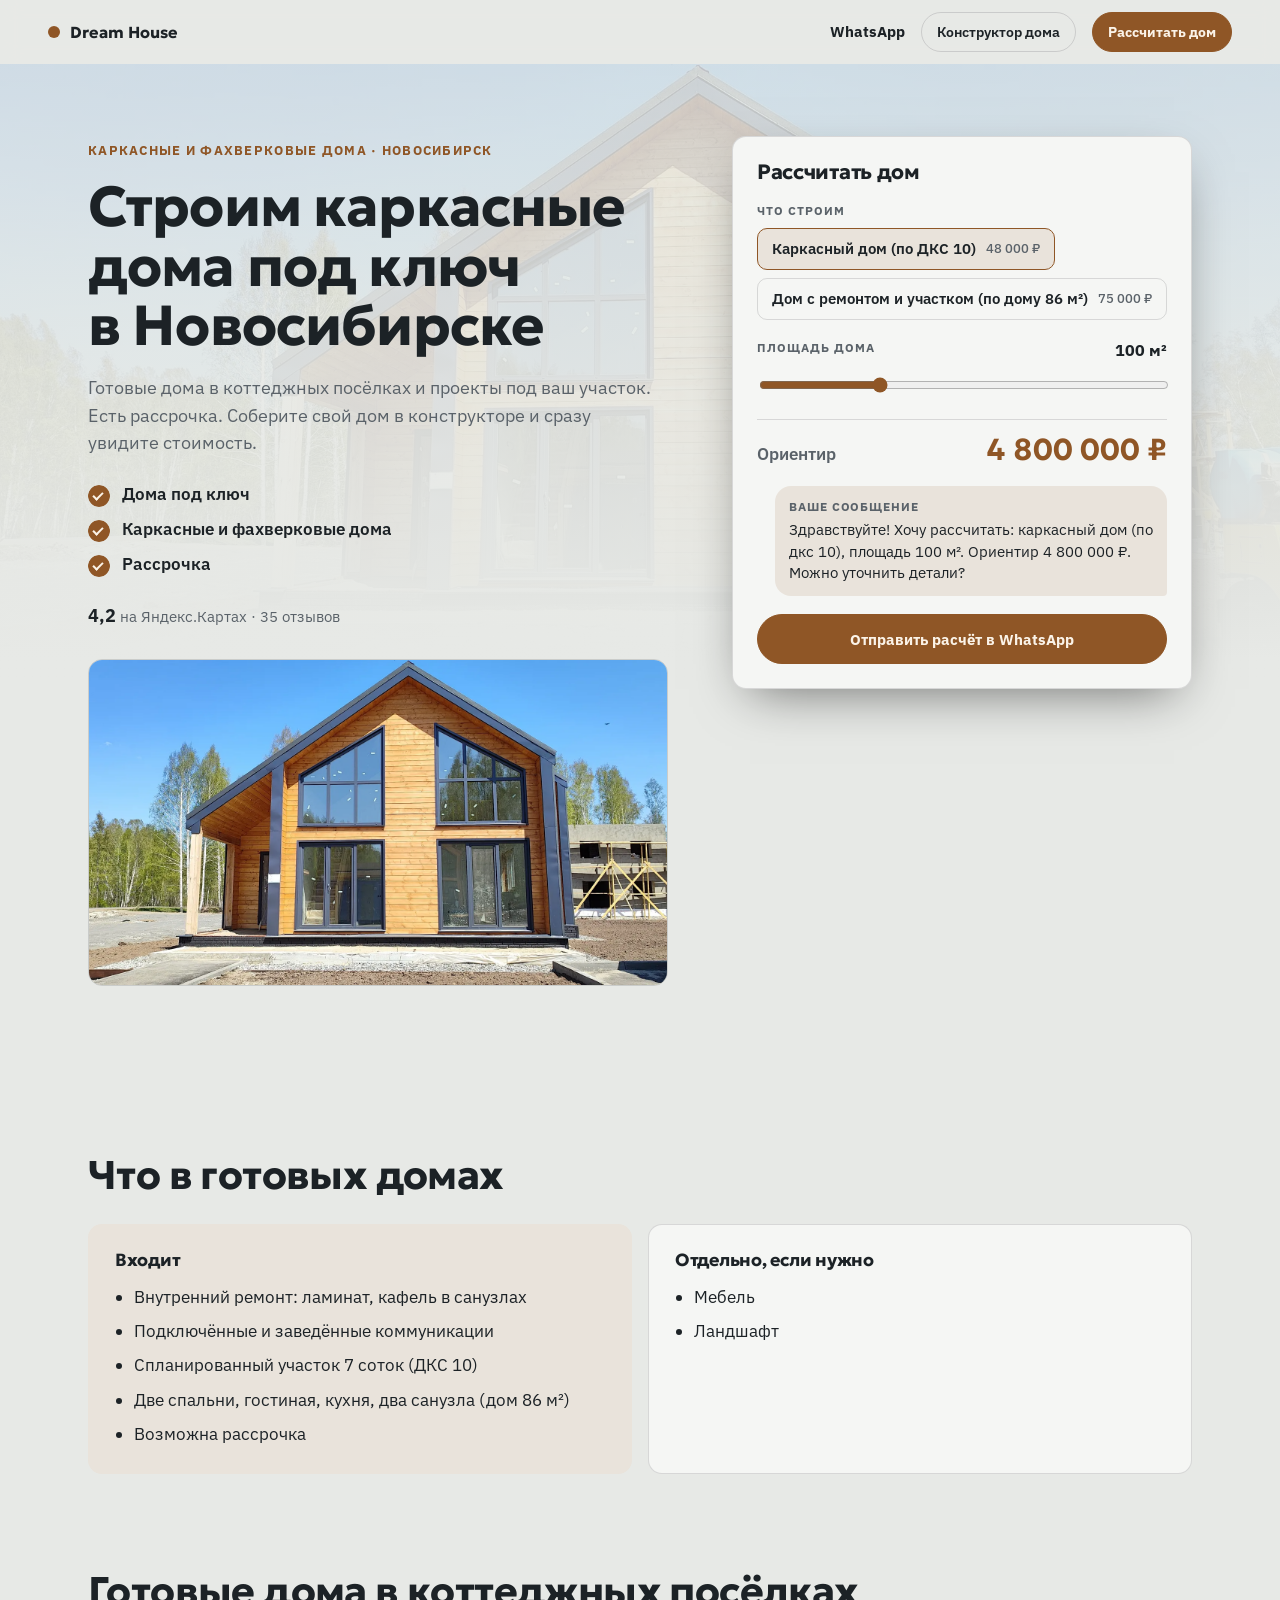
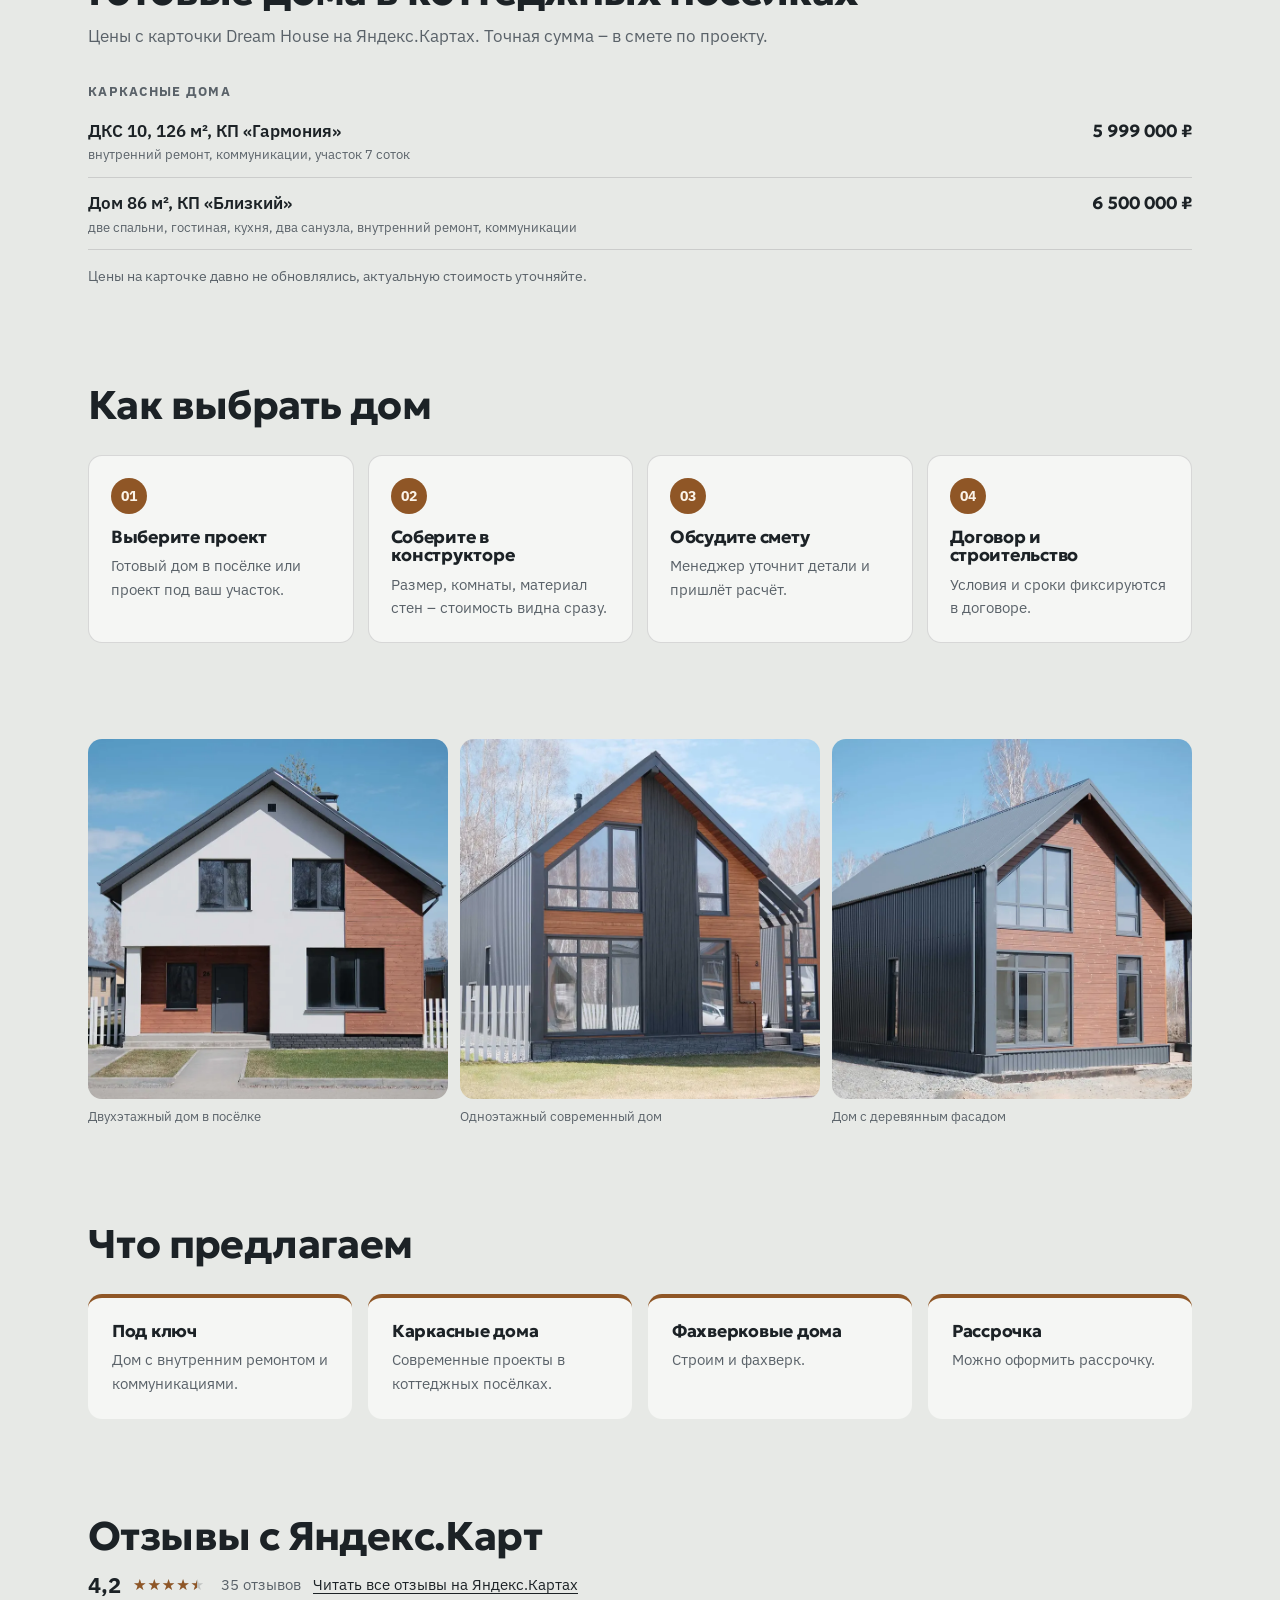
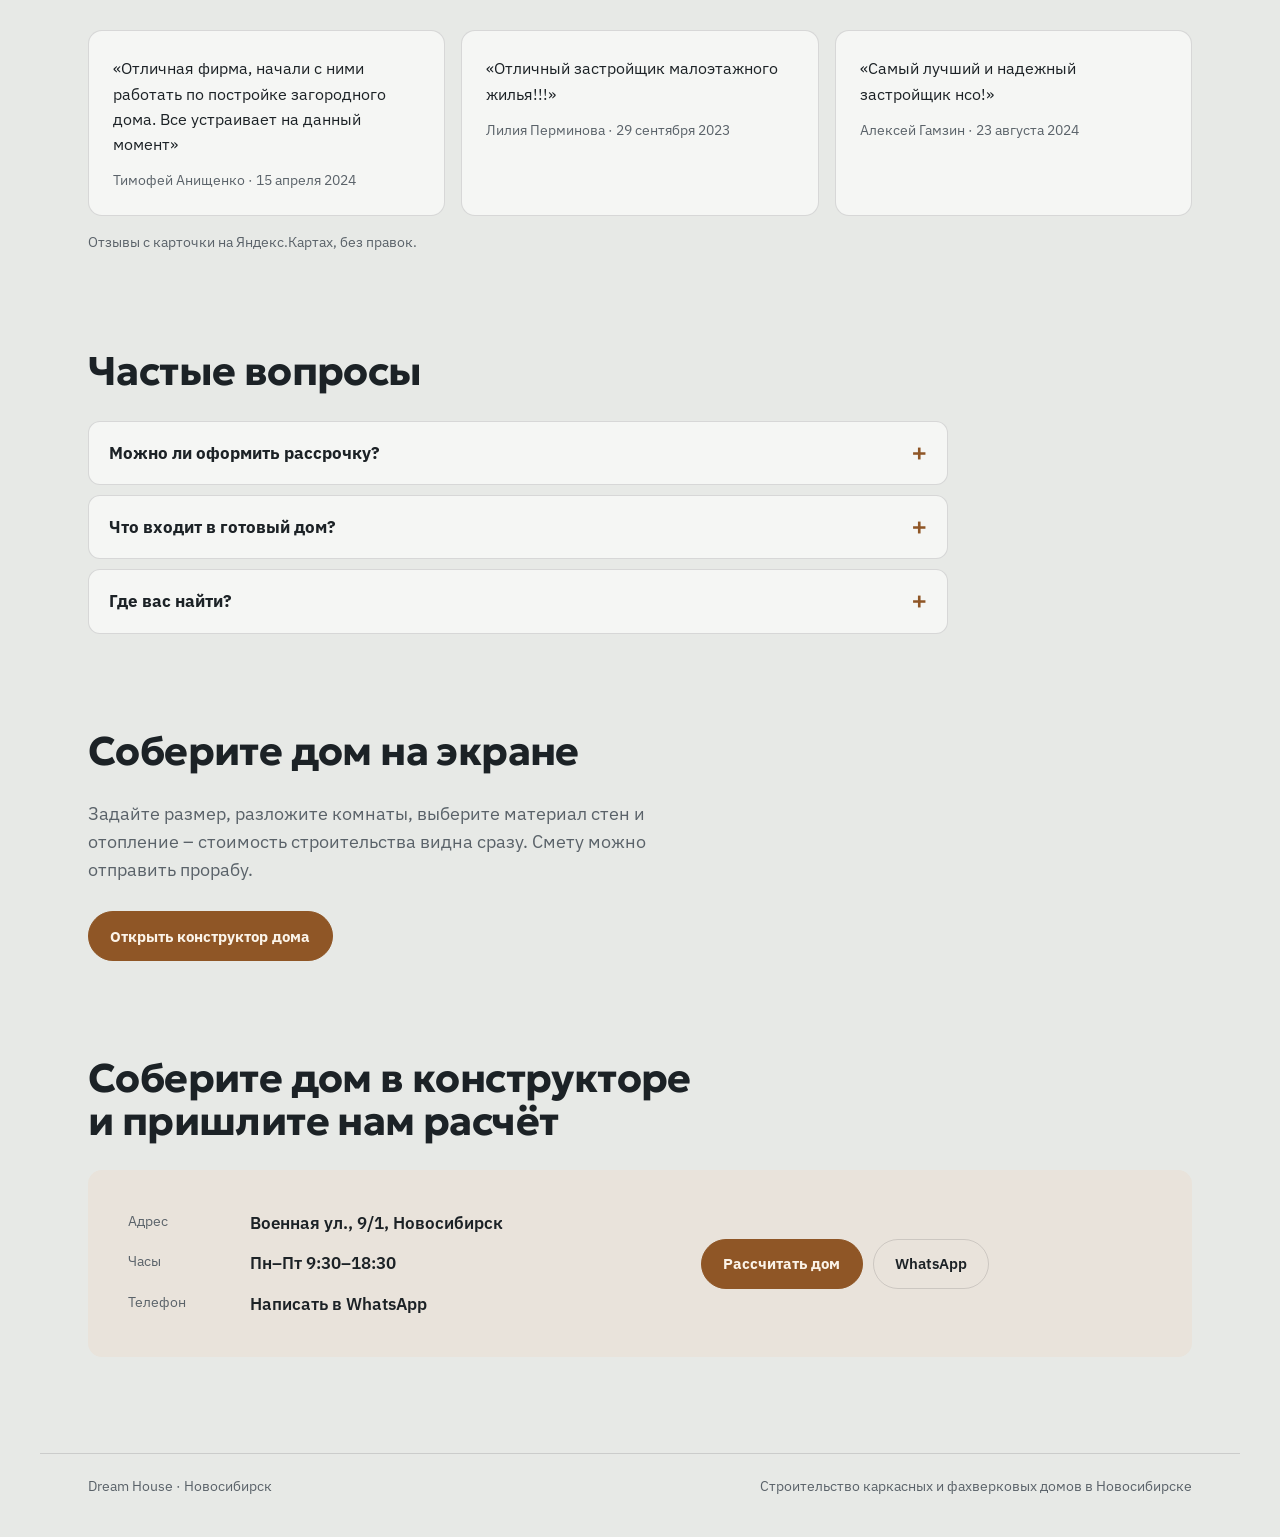
==== index.html @ ebf29ac1 "Демо Dream House: каркасные дома, конструктор дома" ====
<!doctype html>
<html lang="ru">
<head>
<meta charset="utf-8">
<meta name="robots" content="noindex, nofollow" data-publish>
<meta name="viewport" content="width=device-width, initial-scale=1, viewport-fit=cover">
<title>Dream House · Строительство каркасных домов и коттеджей</title>
<meta name="description" content="Готовые дома в коттеджных посёлках и проекты под ваш участок. Есть рассрочка. Соберите свой дом в конструкторе и сразу увидите стоимость.">
<meta property="og:type" content="website">
<meta property="og:title" content="Строим каркасные дома под ключ в Новосибирске">
<meta property="og:description" content="Готовые дома в коттеджных посёлках и проекты под ваш участок. Есть рассрочка. Соберите свой дом в конструкторе и сразу увидите стоимость.">
<meta property="og:image" content="assets/hero.webp">
<link rel="preload" as="image" href="assets/hero.webp" fetchpriority="high">
<link rel="icon" href="data:image/svg+xml,%3Csvg xmlns=%27http://www.w3.org/2000/svg%27 viewBox=%270 0 32 32%27%3E%3Crect x=%276%27 y=%276%27 width=%2720%27 height=%2720%27 rx=%275%27 fill=%27%238f5626%27/%3E%3C/svg%3E">
<link rel="preconnect" href="https://fonts.googleapis.com">
<link rel="preconnect" href="https://fonts.gstatic.com" crossorigin>
<link href="https://fonts.googleapis.com/css2?family=Geologica:wght@600;700&family=IBM+Plex+Sans:wght@400;500;600&display=swap" rel="stylesheet">
<style>
:root { --c-canvas: #e7e9e6; --c-surface: #f5f6f4; --c-ink: #1c2226; --c-ink-soft: #5a6269; --c-accent: #8f5626; --c-accent-ink: #fbf3e8; --c-accent-deep: #8f5626; --f-display: "Geologica", "Arial", system-ui, sans-serif; --f-text: "IBM Plex Sans", "Segoe UI", system-ui, sans-serif; --h1k: 1; }
</style>
<link rel="stylesheet" href="style-prod.css">
</head>
<body class="s-prod" id="top" data-wa="79913773388" data-tg="" data-max="">
<header class="s-bar" data-s-bar>
  <a class="s-bar__brand" href="#top"><i aria-hidden="true"></i>Dream House</a>
  <div class="s-bar__right">
    <a class="s-bar__tel" data-s-msg="whatsapp" href="#">WhatsApp</a>
    <a class="s-btn s-btn--ghost s-btn--sm" href="kalkulyator.html">Конструктор дома</a>
    <a class="s-btn s-btn--sm" href="#widget">Рассчитать дом</a>
  </div>
</header>
<main>
  <section class="s-hero">
    <div class="s-hero__text">
      <p class="s-eyebrow">Каркасные и фахверковые дома · Новосибирск</p>
      <h1>Строим каркасные дома под ключ в Новосибирске</h1>
      <p class="s-lead">Готовые дома в коттеджных посёлках и проекты под ваш участок. Есть рассрочка. Соберите свой дом в конструкторе и сразу увидите стоимость.</p>
      <ul class="s-ticks"><li>Дома под ключ</li><li>Каркасные и фахверковые дома</li><li>Рассрочка</li></ul>
      <p class="s-rating"><b>4,2</b> на Яндекс.Картах · 35 отзывов</p>
      <figure class="s-hero__photo"><img class="" src="assets/hero.webp" alt="Современный каркасный дом с деревянным фасадом и панорамными окнами" loading="lazy" decoding="async"></figure>
    </div>
    <div class="s-hero__widget" id="widget"><form class="s-widget" data-s-calc data-base="0" data-min="0" data-min-note="минимальный заказ" data-per="{&quot;kind&quot;:&quot;area&quot;}" data-message="Здравствуйте! Хочу рассчитать: {выбор}. Ориентир {итого}. Можно уточнить детали?" onsubmit="return false">
      <h2 class="s-widget__title">Рассчитать дом</h2>
      <fieldset><legend>Что строим</legend><div class="s-chips"><label class="s-chip"><input type="radio" name="kind" value="0" data-label="Каркасный дом (по ДКС 10)" data-price="48000" checked><span>Каркасный дом (по ДКС 10)</span><small class="s-chip__p">48 000 ₽</small></label><label class="s-chip"><input type="radio" name="kind" value="1" data-label="Дом с ремонтом и участком (по дому 86 м²)" data-price="75000"><span>Дом с ремонтом и участком (по дому 86 м²)</span><small class="s-chip__p">75 000 ₽</small></label></div></fieldset>
      <div class="s-range"><label for="f-area"><span>Площадь дома</span><b><output data-s-out="area">100</output> м²</b></label>
      <input id="f-area" type="range" name="area" min="60" max="200" step="2" value="100" data-price="0" data-label="Площадь" data-unit="м²"></div>
      <p class="s-total"><span>Ориентир</span><b data-s-total>–</b></p>
      <div class="s-bubble" aria-live="polite"><span class="s-bubble__label">Ваше сообщение</span><p data-s-bubble></p></div>
      <div class="s-send">
        <a class="s-btn s-btn--wide" data-s-msg="whatsapp" href="#">Отправить расчёт в WhatsApp</a>
        
      </div>
      <p class="s-send__note" data-s-copied hidden>Текст скопирован – вставьте его в чат.</p>
      
    </form></div>
    <figure class="s-hero__bg" aria-hidden="true"><img class="" src="assets/hero.webp" alt="Современный каркасный дом с деревянным фасадом и панорамными окнами" decoding="async" fetchpriority="high"></figure>
  </section>

  <section class="s-section s-reveal">
    <header class="s-section__head"><h2>Что в готовых домах</h2></header>
    <div class="s-incl">
      <div><h3>Входит</h3><ul><li>Внутренний ремонт: ламинат, кафель в санузлах</li><li>Подключённые и заведённые коммуникации</li><li>Спланированный участок 7 соток (ДКС 10)</li><li>Две спальни, гостиная, кухня, два санузла (дом 86 м²)</li><li>Возможна рассрочка</li></ul></div>
      <div><h3>Отдельно, если нужно</h3><ul><li>Мебель</li><li>Ландшафт</li></ul></div>
    </div>
  </section>

  <section class="s-section s-reveal" id="prices">
    <header class="s-section__head"><h2>Готовые дома в коттеджных посёлках</h2><p>Цены с карточки Dream House на Яндекс.Картах. Точная сумма – в смете по проекту.</p></header>
    <div class="s-board"><div class="s-board__group">
      <h3 class="s-board__title">Каркасные дома</h3>
      <ul class="s-board__list">
        <li class="s-board__row"><span class="s-board__name">ДКС 10, 126 м², КП «Гармония»<em>внутренний ремонт, коммуникации, участок 7 соток</em></span><span class="s-board__dots" aria-hidden="true"></span><span class="s-board__price">5 999 000 ₽</span></li>
        <li class="s-board__row"><span class="s-board__name">Дом 86 м², КП «Близкий»<em>две спальни, гостиная, кухня, два санузла, внутренний ремонт, коммуникации</em></span><span class="s-board__dots" aria-hidden="true"></span><span class="s-board__price">6 500 000 ₽</span></li>
      </ul>
    </div></div>
    <p class="s-note">Цены на карточке давно не обновлялись, актуальную стоимость уточняйте.</p>
  </section>

  <section class="s-section s-reveal">
    <header class="s-section__head"><h2>Как выбрать дом</h2></header>
    <ol class="s-steps">
      <li class="s-steps__item"><span class="s-steps__n">01</span><h3>Выберите проект</h3><p>Готовый дом в посёлке или проект под ваш участок.</p></li>
      <li class="s-steps__item"><span class="s-steps__n">02</span><h3>Соберите в конструкторе</h3><p>Размер, комнаты, материал стен – стоимость видна сразу.</p></li>
      <li class="s-steps__item"><span class="s-steps__n">03</span><h3>Обсудите смету</h3><p>Менеджер уточнит детали и пришлёт расчёт.</p></li>
      <li class="s-steps__item"><span class="s-steps__n">04</span><h3>Договор и строительство</h3><p>Условия и сроки фиксируются в договоре.</p></li>
    </ol>
  </section>

  <section class="s-photos s-reveal" aria-label="Фото"><figure><img class="" src="assets/dom-1.webp" alt="Двухэтажный дом с кирпичным и белым фасадом" loading="lazy" decoding="async"><figcaption>Двухэтажный дом в посёлке</figcaption></figure><figure><img class="" src="assets/dom-2.webp" alt="Одноэтажный дом с плоской кровлей и большими окнами" loading="lazy" decoding="async"><figcaption>Одноэтажный современный дом</figcaption></figure><figure><img class="" src="assets/dom-3.webp" alt="Дом с двускатной крышей, деревом и тёмным сайдингом" loading="lazy" decoding="async"><figcaption>Дом с деревянным фасадом</figcaption></figure></section>

  <section class="s-section s-reveal">
    <header class="s-section__head"><h2>Что предлагаем</h2></header>
    <ul class="s-promises">
      <li><h3>Под ключ</h3><p>Дом с внутренним ремонтом и коммуникациями.</p></li>
      <li><h3>Каркасные дома</h3><p>Современные проекты в коттеджных посёлках.</p></li>
      <li><h3>Фахверковые дома</h3><p>Строим и фахверк.</p></li>
      <li><h3>Рассрочка</h3><p>Можно оформить рассрочку.</p></li>
    </ul>
  </section>

  <section class="s-section s-reveal">
    <header class="s-section__head s-section__head--reviews"><h2>Отзывы с Яндекс.Карт</h2><p class="s-reviews__rating"><span class="s-reviews__num">4,2</span><span class="s-reviews__stars" style="--r: 4.2" aria-label="рейтинг 4,2 из 5"></span><span class="s-reviews__count">35 отзывов</span><a class="s-reviews__all" href="https://yandex.ru/maps/org/dream_house/124275517952/" target="_blank" rel="noopener">Читать все отзывы на Яндекс.Картах</a></p></header>
    <ul class="s-reviews">
      <li><blockquote>«Отличная фирма, начали с ними работать по постройке загородного дома. Все устраивает на данный момент»</blockquote><p class="s-reviews__who">Тимофей Анищенко · 15 апреля 2024</p></li>
      <li><blockquote>«Отличный застройщик малоэтажного жилья!!!»</blockquote><p class="s-reviews__who">Лилия Перминова · 29 сентября 2023</p></li>
      <li><blockquote>«Самый лучший и надежный застройщик нсо!»</blockquote><p class="s-reviews__who">Алексей Гамзин · 23 августа 2024</p></li>
    </ul>
    <p class="s-note">Отзывы с карточки на Яндекс.Картах, без правок.</p>
  </section>

  <section class="s-section s-reveal">
    <header class="s-section__head"><h2>Частые вопросы</h2></header>
    <div class="s-faq"><details><summary>Можно ли оформить рассрочку?</summary><p>Да, на карточке компании указана рассрочка. Условия уточняйте у менеджера.</p></details><details><summary>Что входит в готовый дом?</summary><p>Внутренний ремонт (ламинат, кафель в санузлах), подключённые коммуникации, спланированный участок.</p></details><details><summary>Где вас найти?</summary><p>Новосибирск, ул. Военная, 9/1. Работаем с понедельника по пятницу с 9:30 до 18:30.</p></details></div>
  </section>

  <section class="s-section s-reveal" id="constructor">
    <header class="s-section__head"><h2>Соберите дом на экране</h2><p class="s-lead">Задайте размер, разложите комнаты, выберите материал стен и отопление – стоимость строительства видна сразу. Смету можно отправить прорабу.</p></header>
    <p><a class="s-btn" href="kalkulyator.html">Открыть конструктор дома</a></p>
  </section>
  <section class="s-section s-final s-reveal" id="contacts">
    <header class="s-section__head"><h2>Соберите дом в конструкторе и пришлите нам расчёт</h2></header>
    <div class="s-contacts">
      <dl>
        <div><dt>Адрес</dt><dd>Военная ул., 9/1, Новосибирск</dd></div>
        <div><dt>Часы</dt><dd>Пн–Пт 9:30–18:30</dd></div>
        <div><dt>Телефон</dt><dd><a data-s-msg="whatsapp" href="#">Написать в WhatsApp</a></dd></div>
      </dl>
      <div class="s-contacts__actions">
        <a class="s-btn" href="#widget">Рассчитать дом</a>
        <a class="s-btn s-btn--ghost" data-s-msg="whatsapp" href="#">WhatsApp</a>
        
      </div>
    </div>
  </section>
</main>
<footer class="s-foot"><p>Dream House · Новосибирск</p><p>Строительство каркасных и фахверковых домов в Новосибирске</p></footer>
<nav class="s-dock" aria-label="Быстрая связь"><a class="s-btn" href="#widget">Рассчитать дом</a><a class="s-btn s-btn--ghost" href="#">Позвонить</a></nav>
<script src="style.js" defer></script>
</body>
</html>
---- style-prod.css ----
/* Стиль «Продающий»: лендинг под заявки. Главная деталь – калькулятор или онлайн-запись на первом экране
   и живое «сообщение-превью», которое уходит владельцу в мессенджер. Цвета и шрифты – из палитры ниши. */
*, *::before, *::after { box-sizing: border-box; }
:root {
  --hair: color-mix(in srgb, var(--c-ink) 14%, transparent);
  --tint: color-mix(in srgb, var(--c-accent) 12%, var(--c-surface));
  --wrap: 1200px; --gut: clamp(16px, 4vw, 48px);
  --r: 14px;
  --shadow: 0 18px 50px -18px color-mix(in srgb, #000 55%, transparent);
}
html { scroll-behavior: smooth; -webkit-text-size-adjust: 100%; overflow-x: clip; }
body { margin: 0; background: var(--c-canvas); color: var(--c-ink); font: 400 17px/1.55 var(--f-text); -webkit-font-smoothing: antialiased; }
img { display: block; max-width: 100%; }
a { color: inherit; }
h1, h2, h3 { font-family: var(--f-display); font-weight: 700; line-height: 1.06; margin: 0; letter-spacing: -.015em; text-wrap: balance; }
p { margin: 0; }
fieldset { border: 0; margin: 0; padding: 0; min-width: 0; }
:focus-visible { outline: 2px solid var(--c-accent); outline-offset: 3px; border-radius: 4px; }

.s-btn { display: inline-flex; align-items: center; justify-content: center; min-height: 50px; padding: 0 1.4em; border-radius: 999px;
  background: var(--c-accent); color: var(--c-accent-ink); font: 700 .95rem/1.1 var(--f-text); text-decoration: none; border: 1px solid var(--c-accent);
  text-align: center; transition: filter .2s ease, transform .2s ease; cursor: pointer; }
.s-btn:hover { filter: brightness(1.07); }
.s-btn:active { transform: translateY(1px); }
.s-btn--sm { min-height: 40px; padding: 0 1.1em; font-size: .85rem; }
.s-btn--ghost { background: transparent; color: var(--c-ink); border-color: var(--hair); font-weight: 600; }
.s-btn--wide { flex: 1; }

/* шапка */
.s-bar { position: sticky; top: 0; z-index: 30; display: flex; align-items: center; justify-content: space-between; gap: 16px;
  padding: 10px var(--gut); background: color-mix(in srgb, var(--c-canvas) 88%, transparent); -webkit-backdrop-filter: blur(10px); backdrop-filter: blur(10px); }
.s-bar.is-scrolled { box-shadow: 0 1px 0 var(--hair); }
.s-bar__brand { font: 700 1rem/1 var(--f-display); text-decoration: none; display: inline-flex; align-items: center; gap: .6em; min-height: 44px; white-space: nowrap; min-width: 0; }
.s-bar__brand i { width: .75em; height: .75em; border-radius: 50%; background: var(--c-accent); }
.s-bar__right { display: flex; align-items: center; gap: 16px; }
.s-bar__tel { text-decoration: none; font-weight: 700; font-size: .95rem; font-variant-numeric: tabular-nums; }

main { max-width: var(--wrap); margin: 0 auto; padding: 0 var(--gut); }

/* первый экран: текст слева, виджет справа, фото ниши – приглушённым фоном */
.s-hero { position: relative; display: grid; grid-template-columns: minmax(0, 1fr) minmax(0, 460px); gap: clamp(28px, 5vw, 64px); align-items: start;
  padding: clamp(32px, 6vw, 72px) 0 clamp(40px, 6vw, 72px); isolation: isolate; }
.s-hero__bg { position: absolute; z-index: -1; margin: 0; top: 0; left: calc(50% - 50vw); width: 100vw; height: min(78%, 620px); overflow: hidden; }
.s-hero__bg img { width: 100%; height: 100%; object-fit: cover; opacity: .3; filter: saturate(.85); }
.s-hero__bg::after { content: ""; position: absolute; inset: 0; background: linear-gradient(180deg, color-mix(in srgb, var(--c-canvas) 40%, transparent), var(--c-canvas) 96%); }
/* фото бизнеса крупно в левой колонке: владелец узнаёт своё место с первого экрана */
.s-hero__photo { margin: 30px 0 0; }
.s-hero__photo img { width: 100%; aspect-ratio: 16 / 9; object-fit: cover; border-radius: var(--r); border: 1px solid var(--hair); }
.s-hero__photo figcaption { margin-top: 8px; font-size: .84rem; color: var(--c-ink-soft); }
.s-eyebrow { display: inline-block; font-size: .8rem; font-weight: 700; letter-spacing: .1em; text-transform: uppercase; color: var(--c-accent-deep, var(--c-accent)); margin-bottom: 16px; }
.s-hero h1 { font-size: calc(clamp(2.1rem, 4.4vw, 3.7rem) * var(--h1k, 1)); overflow-wrap: break-word; hyphens: auto; }
.s-lead { margin-top: 18px; font-size: 1.12rem; color: var(--c-ink-soft); max-width: 32em; }
.s-ticks { list-style: none; margin: 26px 0 0; padding: 0; display: grid; gap: 12px; }
.s-ticks li { position: relative; padding-left: 34px; font-weight: 600; line-height: 1.35; }
.s-ticks li::before { content: ""; position: absolute; left: 0; top: .1em; width: 22px; height: 22px; border-radius: 50%; background: var(--c-accent);
  -webkit-mask: radial-gradient(circle, #000 0 100%); }
.s-ticks li::after { content: ""; position: absolute; left: 7px; top: calc(.1em + 5px); width: 6px; height: 10px; border: solid var(--c-accent-ink); border-width: 0 2px 2px 0; transform: rotate(45deg); }
.s-rating { margin-top: 26px; font-size: .92rem; color: var(--c-ink-soft); }
.s-rating b { color: var(--c-ink); font-size: 1.1rem; }

/* виджет */
.s-hero__widget { position: sticky; top: 76px; }
.s-widget { background: var(--c-surface); border-radius: var(--r); padding: 24px; box-shadow: var(--shadow); display: grid; gap: 18px; border: 1px solid var(--hair); }
.s-widget__title { font-size: 1.3rem; }
.s-widget legend, .s-range label { font-size: .78rem; font-weight: 700; letter-spacing: .08em; text-transform: uppercase; color: var(--c-ink-soft); margin-bottom: 8px; padding: 0; }
.s-chips { display: flex; flex-wrap: wrap; gap: 8px; }
.s-chips--col { flex-direction: column; flex-wrap: nowrap; }
.s-chip { position: relative; display: inline-flex; align-items: center; gap: 10px; min-height: 42px; padding: 8px 14px; border-radius: 10px; border: 1px solid var(--hair);
  cursor: pointer; font-size: .92rem; font-weight: 600; transition: border-color .15s ease, background-color .15s ease; }
.s-chip--row { justify-content: space-between; }
.s-chip--row b { font-weight: 700; white-space: nowrap; font-variant-numeric: tabular-nums; }
.s-chip--row b small { font-weight: 500; color: var(--c-ink-soft); }
.s-chip__p { font-weight: 500; font-size: .8rem; color: var(--c-ink-soft); white-space: nowrap; }
.s-chip input { position: absolute; opacity: 0; pointer-events: none; }
.s-chip:has(input:checked) { border-color: var(--c-accent); background: var(--tint); }
.s-chip:has(input:focus-visible) { outline: 2px solid var(--c-accent); outline-offset: 2px; }
.s-chip[aria-disabled="true"] { opacity: .4; cursor: default; }
.s-check { display: flex; align-items: center; gap: 10px; font-weight: 600; font-size: .92rem; cursor: pointer; }
.s-check input { width: 20px; height: 20px; accent-color: var(--c-accent); }
.s-check b { margin-left: auto; font-variant-numeric: tabular-nums; }
.s-range { display: grid; gap: 6px; }
.s-range label { display: flex; justify-content: space-between; margin: 0; }
.s-range label b { color: var(--c-ink); font-size: 1rem; font-weight: 700; letter-spacing: 0; text-transform: none; font-variant-numeric: tabular-nums; }
.s-range input { width: 100%; accent-color: var(--c-accent); height: 28px; }
.s-total { display: flex; align-items: baseline; justify-content: space-between; gap: 12px; padding-top: 14px; border-top: 1px solid var(--hair); }
.s-total span { color: var(--c-ink-soft); font-weight: 600; }
.s-total b { font: 700 1.9rem/1 var(--f-display); font-variant-numeric: tabular-nums; color: var(--c-accent); }

/* сообщение-превью: пузырь чата */
.s-bubble { position: relative; background: var(--tint); border-radius: 16px 16px 4px 16px; padding: 12px 14px; margin-left: 18px; }
.s-bubble__label { display: block; font-size: .72rem; font-weight: 700; letter-spacing: .08em; text-transform: uppercase; color: var(--c-ink-soft); margin-bottom: 4px; }
.s-bubble p { font-size: .93rem; line-height: 1.45; }
.s-send { display: flex; gap: 8px; }
.s-send__note { font-size: .82rem; color: var(--c-accent-deep, var(--c-accent)); }
.s-demo { font-size: .78rem; color: var(--c-ink-soft); }

/* секции */
.s-section { padding: clamp(56px, 8vw, 96px) 0 0; }
.s-section__head { display: grid; gap: 10px; margin-bottom: 28px; max-width: 46em; }
.s-section__head h2 { font-size: clamp(1.7rem, 3.2vw, 2.5rem); }
.s-section__head p { color: var(--c-ink-soft); }
.s-note { margin-top: 16px; font-size: .88rem; color: var(--c-ink-soft); max-width: 52em; }

.s-incl { display: grid; grid-template-columns: 1fr 1fr; gap: 16px; }
.s-incl > div { background: var(--c-surface); border-radius: var(--r); padding: 26px; border: 1px solid var(--hair); }
.s-incl > div:first-child { background: var(--tint); border-color: transparent; }
.s-incl h3 { font-size: 1.1rem; margin-bottom: 14px; }
.s-incl ul { margin: 0; padding-left: 1.1em; display: grid; gap: 8px; }

.s-board { display: grid; grid-template-columns: repeat(auto-fit, minmax(min(100%, 420px), 1fr)); gap: 12px 56px; }
.s-board__title { font: 700 .8rem var(--f-text); letter-spacing: .1em; text-transform: uppercase; color: var(--c-ink-soft); margin: 6px 0; }
.s-board__list { list-style: none; margin: 0; padding: 0; }
.s-board__row { display: flex; align-items: baseline; gap: 10px; padding: 12px 0; border-bottom: 1px solid var(--hair); }
.s-board__name { font-weight: 600; }
.s-board__name em { display: block; font-style: normal; font-size: .84rem; color: var(--c-ink-soft); font-weight: 400; }
.s-board__dots { flex: 1; }
.s-board__price { font: 700 1.1rem/1 var(--f-display); font-variant-numeric: tabular-nums; white-space: nowrap; }
.s-board__price small { font: 500 .78rem var(--f-text); color: var(--c-ink-soft); }

.s-steps { list-style: none; margin: 0; padding: 0; display: grid; grid-template-columns: repeat(auto-fit, minmax(min(100%, 170px), 1fr)); gap: 14px; }
.s-steps__item { background: var(--c-surface); border-radius: var(--r); padding: 22px; border: 1px solid var(--hair); }
.s-steps__n { display: inline-grid; place-items: center; width: 36px; height: 36px; border-radius: 50%; background: var(--c-accent); color: var(--c-accent-ink); font: 700 .85rem var(--f-text); }
.s-steps h3 { font-size: 1.1rem; margin-top: 14px; overflow-wrap: anywhere; hyphens: auto; }
.s-steps__item { min-width: 0; }
.s-steps p { margin-top: 8px; color: var(--c-ink-soft); font-size: .95rem; }

.s-photos { display: grid; grid-template-columns: repeat(3, 1fr); gap: 12px; padding-top: clamp(56px, 8vw, 96px); }
.s-photos figure { margin: 0; }
.s-photos img { width: 100%; aspect-ratio: 1 / 1; object-fit: cover; border-radius: var(--r); }
.s-photos figcaption { font-size: .82rem; color: var(--c-ink-soft); margin-top: 8px; }

.s-promises { list-style: none; margin: 0; padding: 0; display: grid; grid-template-columns: repeat(auto-fit, minmax(min(100%, 260px), 1fr)); gap: 16px; }
.s-promises li { border-radius: var(--r); padding: 24px; background: var(--c-surface); border-top: 4px solid var(--c-accent); display: grid; gap: 8px; align-content: start; }
.s-promises h3 { font-size: 1.08rem; }
.s-promises p { color: var(--c-ink-soft); font-size: .95rem; }

.s-reviews { list-style: none; margin: 0; padding: 0; display: grid; grid-template-columns: repeat(auto-fit, minmax(min(100%, 280px), 1fr)); gap: 16px; }
.s-reviews li { background: var(--c-surface); border-radius: var(--r); padding: 24px; display: grid; gap: 14px; align-content: start; border: 1px solid var(--hair); }
.s-reviews blockquote { margin: 0; font-size: 1.02rem; }
.s-reviews__who { font-size: .85rem; color: var(--c-ink-soft); }
.s-section__head--reviews { max-width: none; }
.s-reviews__rating { display: flex; flex-wrap: wrap; align-items: center; gap: 6px 12px; color: var(--c-ink-soft); font-size: .95rem; }
.s-reviews__num { font-weight: 700; font-size: 1.4rem; color: var(--c-ink); }
.s-reviews__stars { --r: 5; display: inline-block; width: 5em; height: 1em; font-size: .95rem; line-height: 1; letter-spacing: .05em; white-space: nowrap; color: color-mix(in srgb, var(--c-ink) 18%, transparent); position: relative; }
.s-reviews__stars::before { content: "★★★★★"; }
.s-reviews__stars::after { content: "★★★★★"; position: absolute; inset: 0; width: calc(var(--r) / 5 * 100%); overflow: hidden; color: var(--c-accent); }
.s-reviews__all { color: var(--c-ink); text-underline-offset: 3px; }
.s-reviews__all:hover { color: var(--c-accent-deep, var(--c-accent)); }

.s-faq { display: grid; gap: 10px; max-width: 860px; }
.s-faq details { background: var(--c-surface); border-radius: 12px; border: 1px solid var(--hair); }
.s-faq summary { cursor: pointer; list-style: none; padding: 18px 52px 18px 20px; font-weight: 700; position: relative; }
.s-faq summary::-webkit-details-marker { display: none; }
.s-faq summary::after { content: "+"; position: absolute; right: 20px; top: 50%; transform: translateY(-50%); font: 700 1.4rem/1 var(--f-display); color: var(--c-accent); }
.s-faq details[open] summary::after { content: "–"; }
.s-faq details p { padding: 0 20px 18px; color: var(--c-ink-soft); }

.s-contacts { display: grid; grid-template-columns: 1.2fr 1fr; gap: 32px; background: var(--tint); border-radius: var(--r); padding: clamp(22px, 4vw, 40px); align-items: center; }
.s-contacts dl { margin: 0; display: grid; gap: 14px; }
.s-contacts dl div { display: grid; grid-template-columns: 110px 1fr; gap: 12px; }
.s-contacts dt { color: var(--c-ink-soft); font-size: .9rem; }
.s-contacts dd { margin: 0; font-weight: 600; }
.s-contacts dd a { text-decoration: none; }
.s-contacts__actions { display: flex; flex-wrap: wrap; gap: 10px; }

.s-foot { max-width: var(--wrap); margin: clamp(56px, 8vw, 96px) auto 0; padding: 22px var(--gut) 40px; border-top: 1px solid var(--hair);
  display: flex; justify-content: space-between; gap: 16px; font-size: .85rem; color: var(--c-ink-soft); flex-wrap: wrap; }
.s-dock { display: none; }
.s-slot { border-bottom: 1px dashed currentColor; opacity: .75; white-space: nowrap; }

@media (prefers-reduced-motion: no-preference) {
  .s-reveal { opacity: 0; transform: translateY(14px); transition: opacity .5s ease, transform .5s cubic-bezier(.2, .7, .2, 1); }
  .s-reveal.is-in { opacity: 1; transform: none; }
  .s-hero__text, .s-hero__widget { animation: s-rise .6s cubic-bezier(.2, .7, .2, 1) both; }
  .s-hero__widget { animation-delay: .1s; }
}
@keyframes s-rise { from { opacity: 0; transform: translateY(12px); } }

@media (max-width: 960px) {
  .s-hero { grid-template-columns: 1fr; }
  .s-hero__widget { position: static; }
  .s-hero__bg { height: 420px; }
  .s-hero__photo { display: none; }
  .s-incl, .s-contacts { grid-template-columns: 1fr; }
}
@media (max-width: 640px) {
  body { font-size: 16px; padding-bottom: 76px; }
  .s-bar__tel { display: none; }
  .s-bar { gap: 10px; }
  .s-bar__brand { font-size: .92rem; overflow: hidden; text-overflow: ellipsis; }
  .s-bar .s-btn--sm { white-space: nowrap; font-size: .78rem; padding: 0 .8em; flex-shrink: 0; }
  .s-widget { padding: 18px; }
  .s-steps { grid-template-columns: 1fr; }
  .s-photos { grid-template-columns: 1fr 1fr; }
  .s-photos figure:first-child { grid-column: 1 / -1; }
  .s-photos figure:first-child img { aspect-ratio: 16 / 10; }
  .s-contacts dl div { grid-template-columns: 1fr; gap: 2px; }
  .s-send { flex-direction: column; }
  .s-dock { display: flex; gap: 8px; position: fixed; z-index: 40; left: 0; right: 0; bottom: 0; padding: 10px 12px calc(10px + env(safe-area-inset-bottom));
    background: color-mix(in srgb, var(--c-canvas) 92%, transparent); -webkit-backdrop-filter: blur(10px); backdrop-filter: blur(10px); box-shadow: 0 -1px 0 var(--hair); }
  .s-dock .s-btn { flex: 1; min-height: 48px; font-size: .88rem; padding: 0 .9em; white-space: nowrap; }
  .s-dock .s-btn:first-child { flex: 1.7; }
}
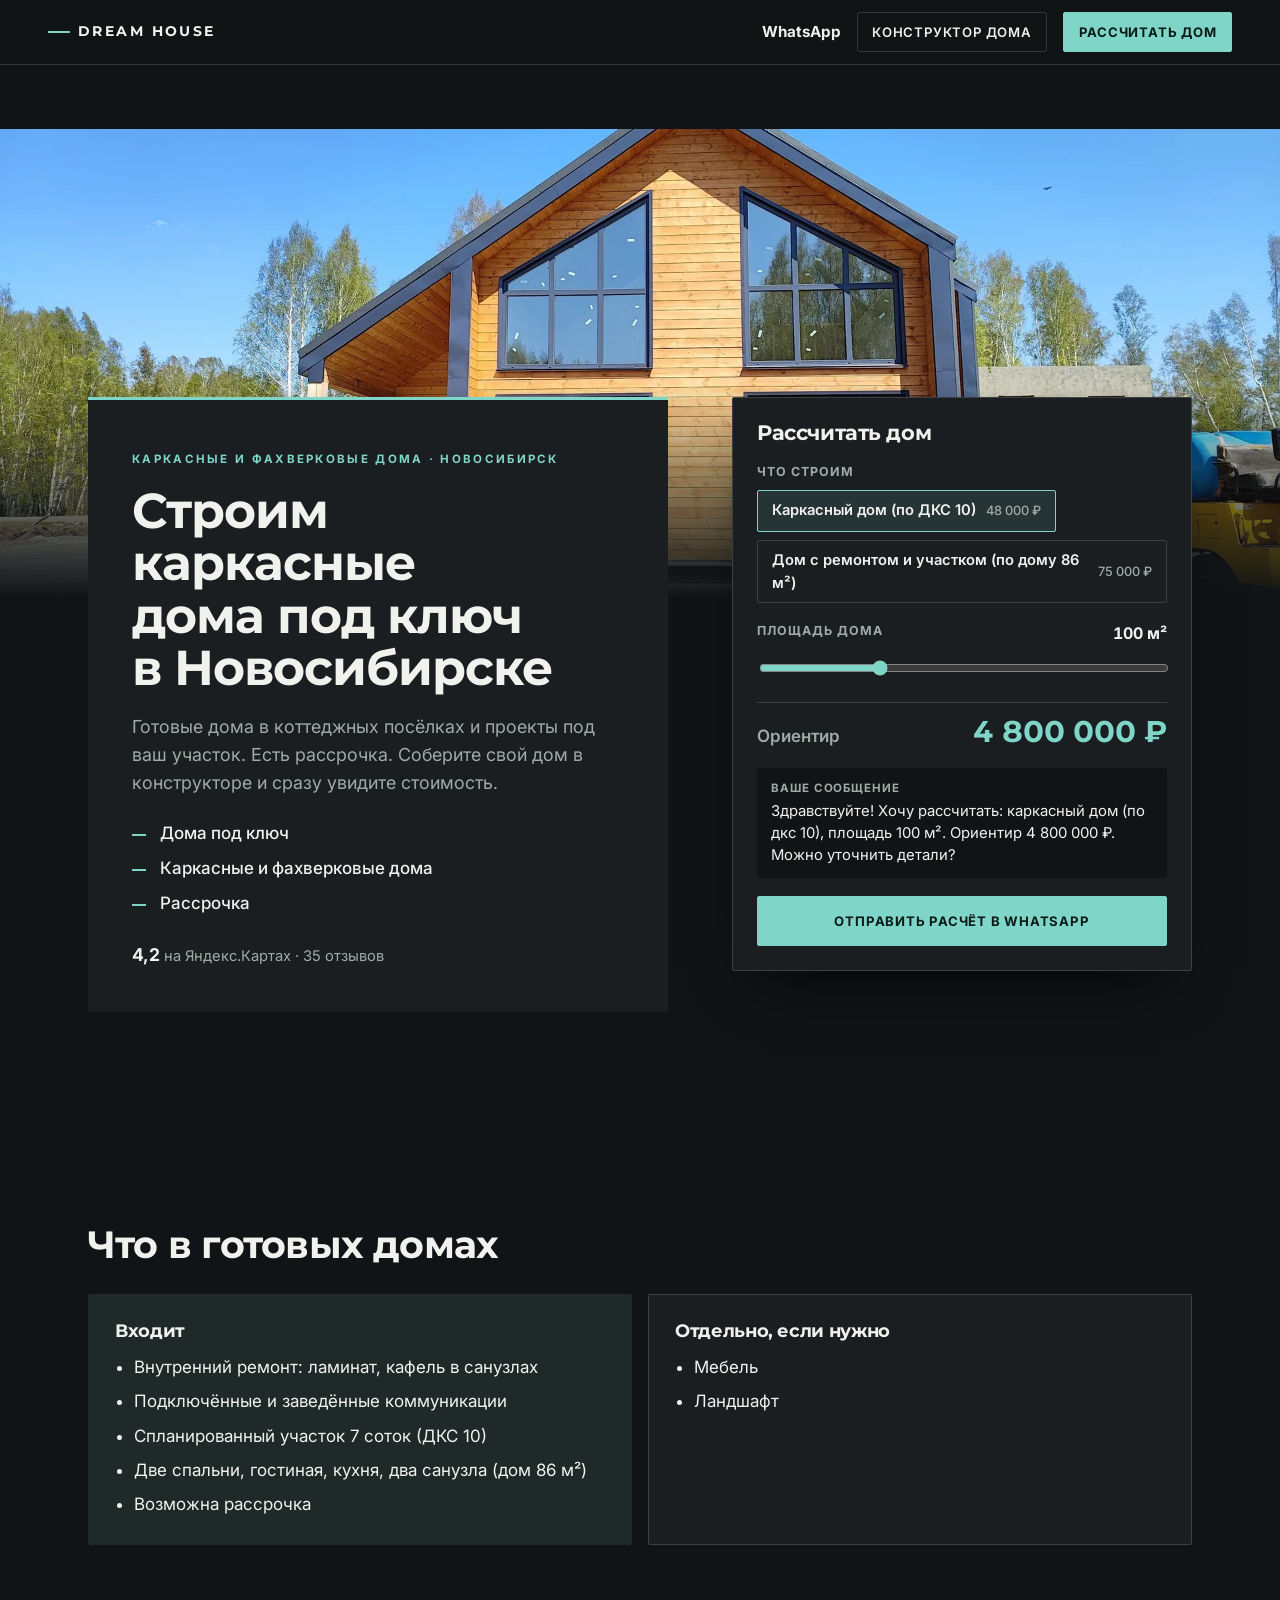
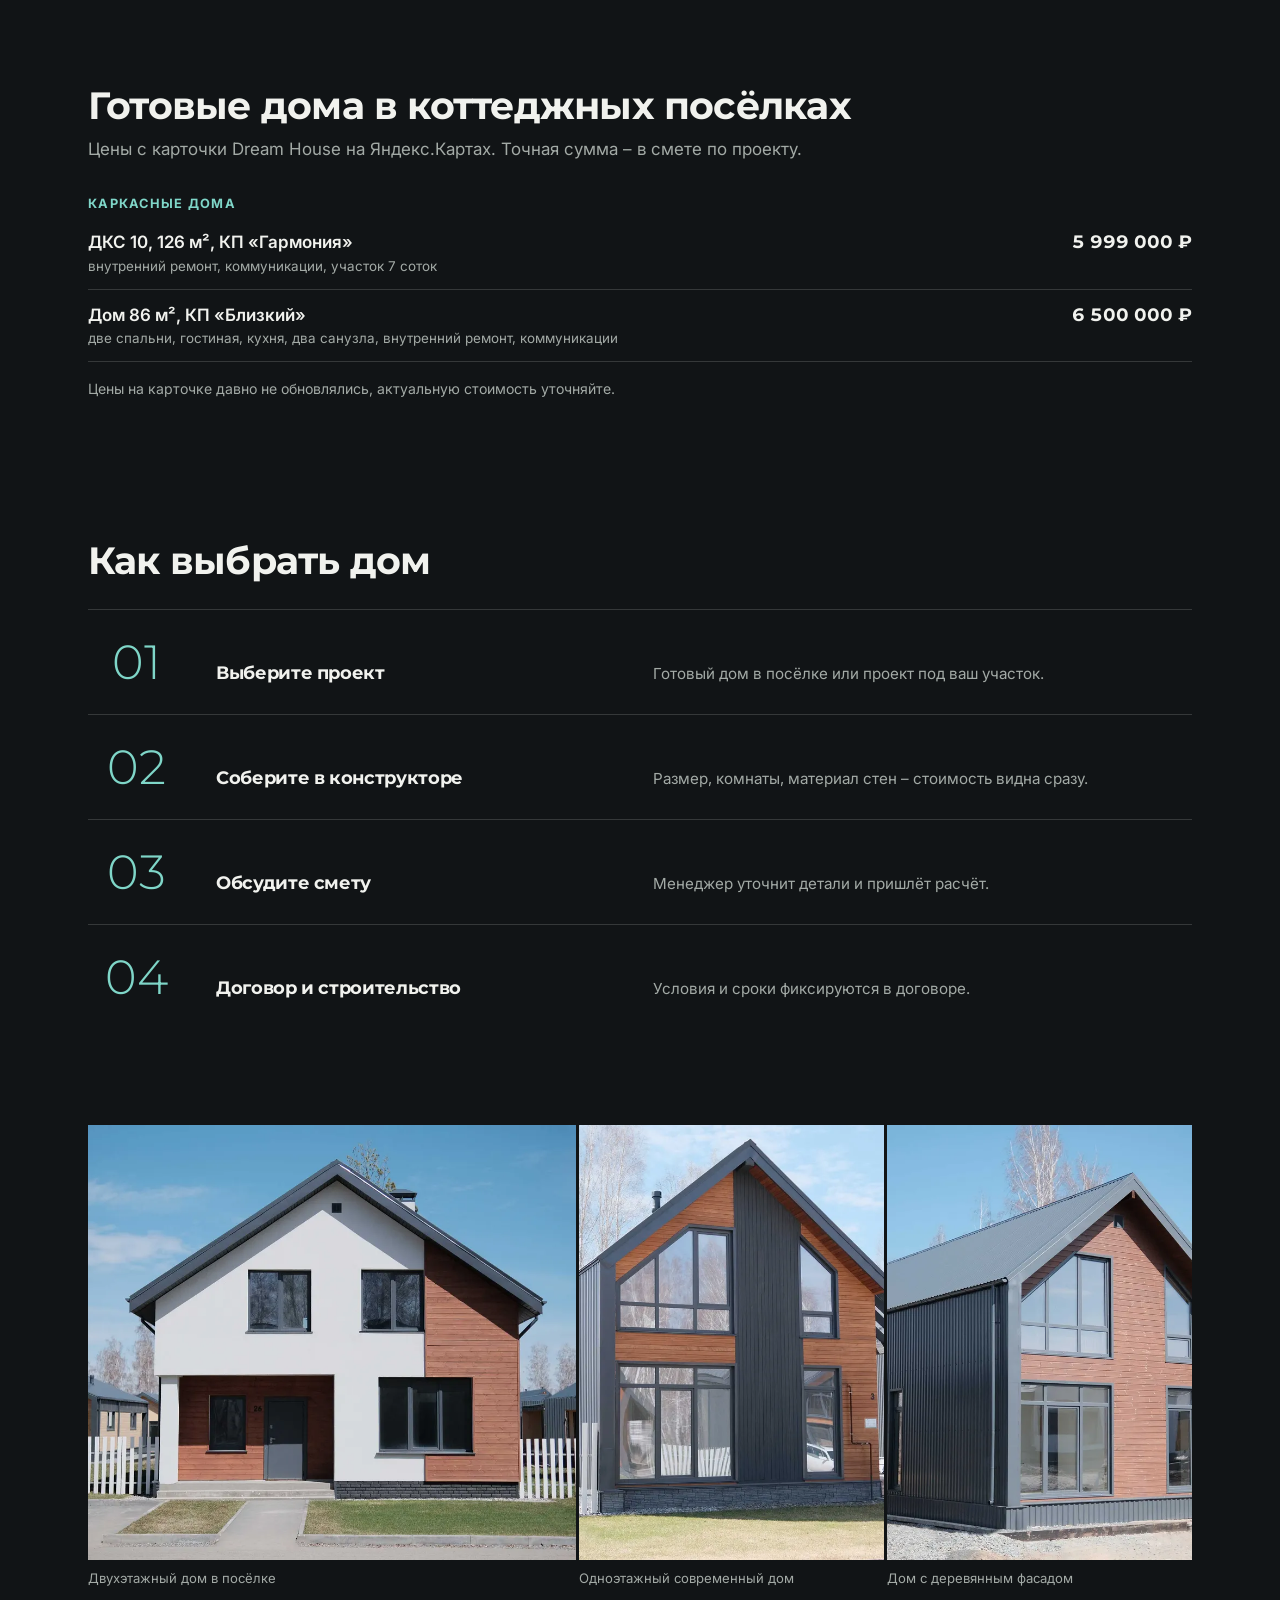
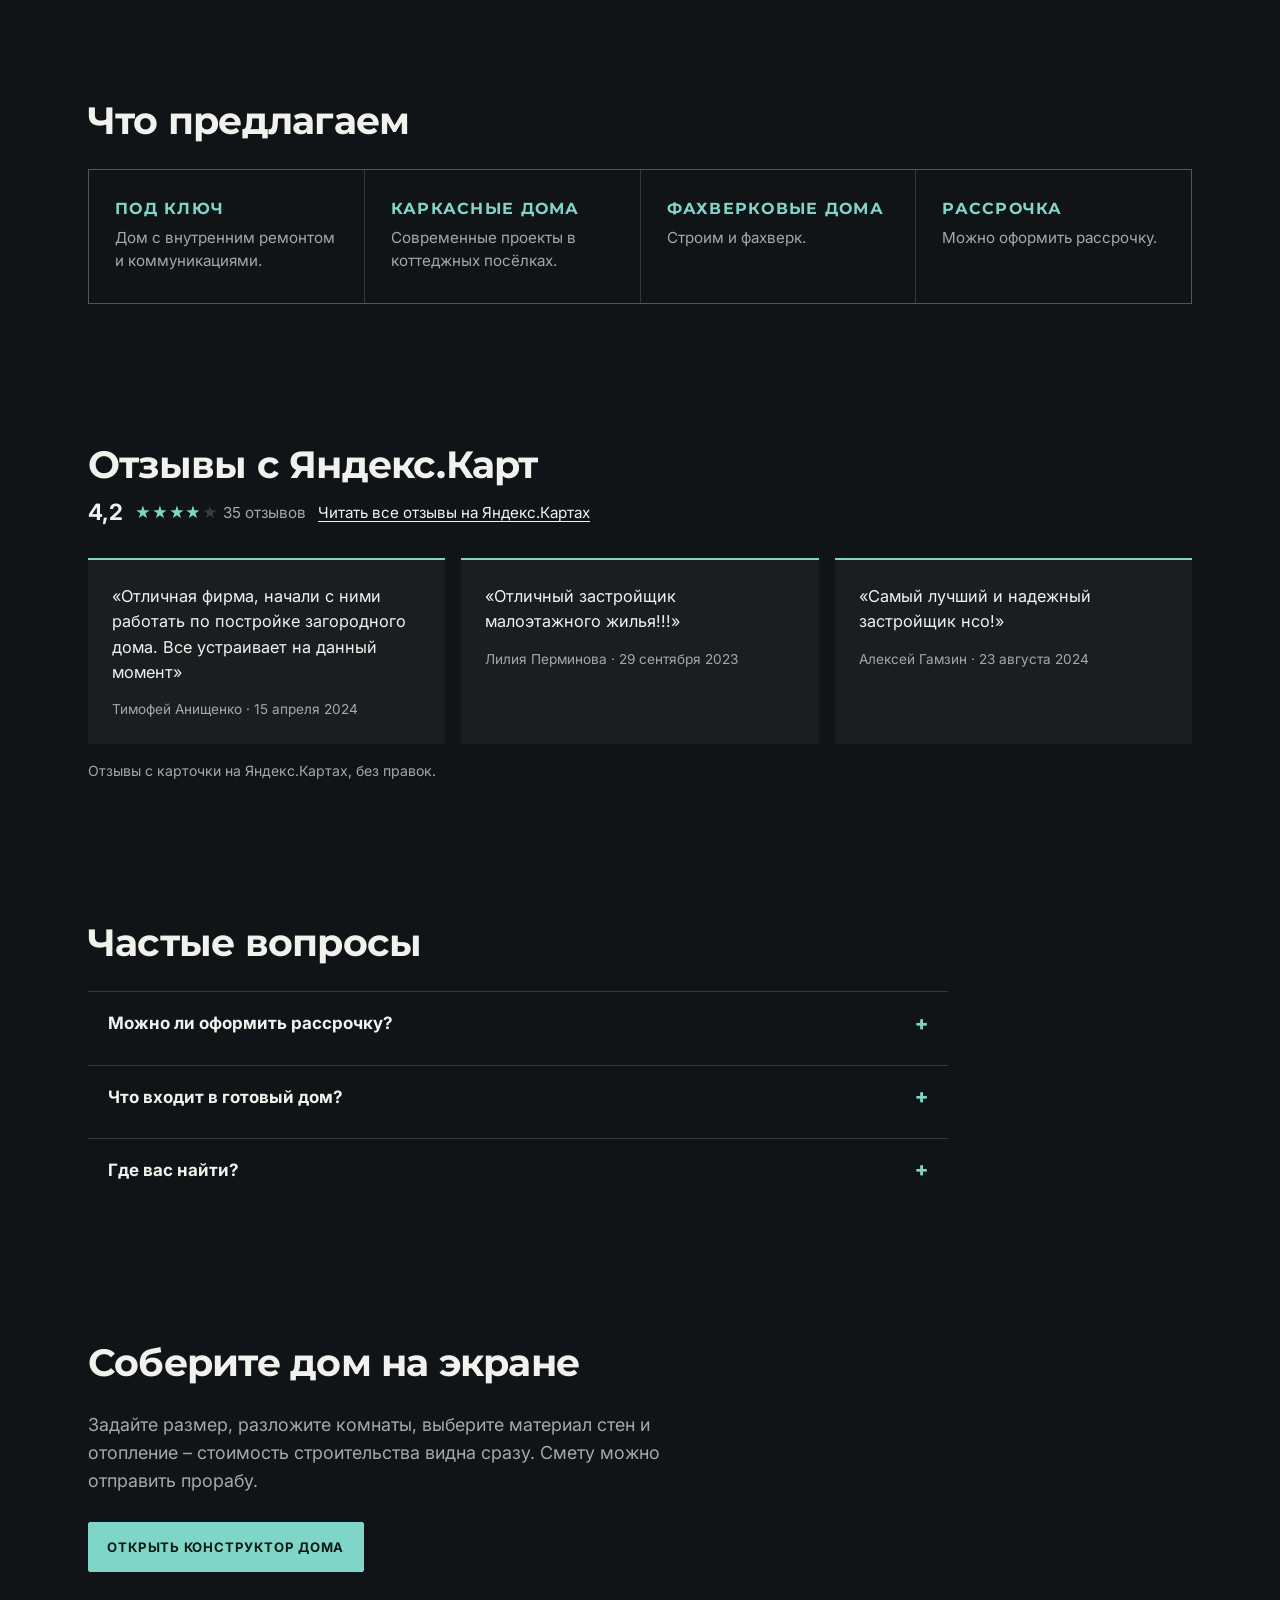
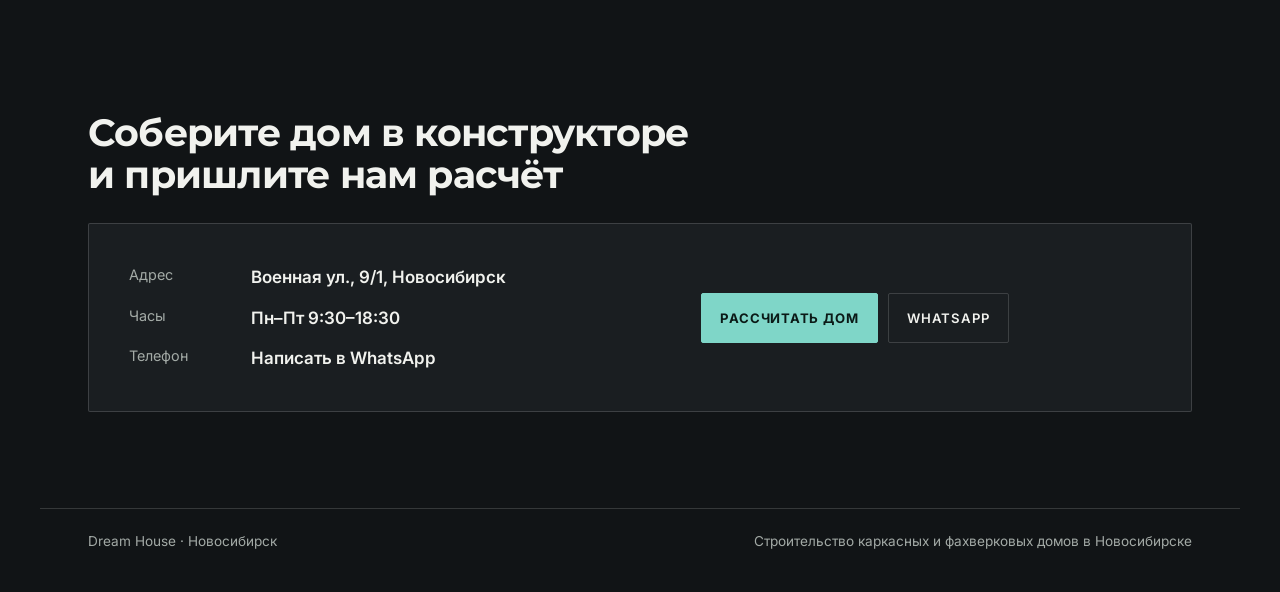
==== commit 1278e3fd: "Редизайн Hallmark: своя структура и стиль" ====
--- a/index.html
+++ b/index.html
@@ -14,11 +14,12 @@
 <link rel="icon" href="data:image/svg+xml,%3Csvg xmlns=%27http://www.w3.org/2000/svg%27 viewBox=%270 0 32 32%27%3E%3Crect x=%276%27 y=%276%27 width=%2720%27 height=%2720%27 rx=%275%27 fill=%27%238f5626%27/%3E%3C/svg%3E">
 <link rel="preconnect" href="https://fonts.googleapis.com">
 <link rel="preconnect" href="https://fonts.gstatic.com" crossorigin>
-<link href="https://fonts.googleapis.com/css2?family=Geologica:wght@600;700&family=IBM+Plex+Sans:wght@400;500;600&display=swap" rel="stylesheet">
+<link href="https://fonts.googleapis.com/css2?family=Montserrat:wght@300;600;700&family=Inter:wght@400;500;600&display=swap" rel="stylesheet">
 <style>
 :root { --c-canvas: #e7e9e6; --c-surface: #f5f6f4; --c-ink: #1c2226; --c-ink-soft: #5a6269; --c-accent: #8f5626; --c-accent-ink: #fbf3e8; --c-accent-deep: #8f5626; --f-display: "Geologica", "Arial", system-ui, sans-serif; --f-text: "IBM Plex Sans", "Segoe UI", system-ui, sans-serif; --h1k: 1; }
 </style>
 <link rel="stylesheet" href="style-prod.css">
+<link rel="stylesheet" href="hallmark.css">
 </head>
 <body class="s-prod" id="top" data-wa="79913773388" data-tg="" data-max="">
 <header class="s-bar" data-s-bar>
--- a/hallmark.css
+++ b/hallmark.css
@@ -0,0 +1,66 @@
+/* Hallmark · macrostructure: Marquee Hero (фото-полоса, карточки под ней) · theme: custom (графит, меловой, аква) · anchor hue: аква */
+:root {
+  --c-canvas: #111416; --c-surface: #1a1e21; --c-ink: #f1f2ee; --c-ink-soft: #a3aaa6;
+  --c-accent: #7fd6c8; --c-accent-ink: #0b1a17; --c-accent-deep: #7fd6c8;
+  --f-display: "Montserrat", "Segoe UI", system-ui, sans-serif; --f-text: "Inter", "Segoe UI", system-ui, sans-serif;
+  --hair: rgba(241, 242, 238, .16); --r: 2px; --tint: #1f2a28; --shadow: 0 30px 60px -30px #000; --h1k: 1;
+}
+body { font-family: var(--f-text); }
+h1, h2, h3 { font-family: var(--f-display); font-weight: 700; letter-spacing: -.02em; line-height: 1.08; }
+.s-btn { border-radius: 2px; text-transform: uppercase; letter-spacing: .06em; font-size: .82rem; }
+.s-btn--ghost { border-color: var(--hair); }
+.s-bar { background: color-mix(in srgb, var(--c-canvas) 80%, transparent); border-bottom: 1px solid var(--hair); }
+.s-bar__brand { text-transform: uppercase; letter-spacing: .18em; font-size: .85rem; }
+.s-bar__brand i { border-radius: 0; width: 1.6em; height: 2px; background: var(--c-accent); }
+
+/* первый экран: фото чистой полосой на всю ширину, текст и запись - снизу, внахлёст */
+.s-hero { padding-top: clamp(260px, 44vh, 480px); column-gap: clamp(28px, 5vw, 72px); }
+.s-hero__bg { top: 64px; height: clamp(300px, 52vh, 560px); }
+.s-hero__bg img { opacity: 1; filter: none; }
+.s-hero__bg::after { background: linear-gradient(180deg, transparent 55%, var(--c-canvas)); }
+.s-hero__text { background: var(--c-surface); padding: clamp(24px, 3.5vw, 44px); border-top: 3px solid var(--c-accent); margin-top: -64px; position: relative; }
+.s-eyebrow { color: var(--c-accent); letter-spacing: .2em; font-size: .72rem; }
+.s-hero h1 { font-size: clamp(1.9rem, 3.8vw, 3.1rem); text-transform: none; }
+.s-lead { color: var(--c-ink-soft); }
+.s-ticks li::before { border-radius: 0; width: 14px; height: 2px; top: .7em; background: var(--c-accent); }
+.s-ticks li::after { display: none; }
+.s-ticks li { padding-left: 28px; font-weight: 500; }
+.s-hero__photo { display: none; }
+.s-hero__widget { top: 80px; margin-top: -64px; }
+.s-widget { border-radius: 2px; border: 1px solid var(--hair); background: var(--c-surface); }
+.s-chip { border-radius: 2px; }
+.s-chip:has(input:checked) { background: rgba(127, 214, 200, .12); }
+.s-bubble { border-radius: 2px; margin-left: 0; background: var(--c-canvas); }
+
+/* секции: нумерованные строки, большие пробелы, почти нет рамок */
+.s-section { padding-top: clamp(80px, 11vw, 140px); }
+.s-section__head h2 { font-size: clamp(1.6rem, 3vw, 2.4rem); }
+.s-board__title { color: var(--c-accent); }
+.s-board__row { border-bottom-color: var(--hair); }
+.s-board__price { color: var(--c-ink); }
+.s-board__name em { color: var(--c-ink-soft); }
+.s-incl > div { background: var(--c-surface); border-radius: 2px; }
+.s-steps { grid-template-columns: 1fr; gap: 0; }
+.s-steps__item { display: grid; grid-template-columns: 96px minmax(0, 0.9fr) minmax(0, 1.2fr); align-items: baseline; gap: 8px 32px; background: transparent; border: 0; border-top: 1px solid var(--hair); border-radius: 0; padding: 28px 0; }
+.s-steps__n { width: auto; height: auto; background: none; color: var(--c-accent); border-radius: 0; font: 300 3rem/1 var(--f-display); }
+.s-steps h3, .s-steps p { margin: 0; }
+.s-photos { grid-template-columns: 1.6fr 1fr 1fr; align-items: stretch; gap: 3px; }
+.s-photos img { border-radius: 0; aspect-ratio: 3 / 4; height: 100%; }
+.s-photos figure:first-child img { aspect-ratio: auto; }
+.s-promises { gap: 1px; background: var(--hair); border: 1px solid var(--hair); }
+.s-promises li { background: var(--c-canvas); border: 0; border-radius: 0; padding: 30px 26px; }
+.s-promises h3 { color: var(--c-accent); font-size: 1rem; text-transform: uppercase; letter-spacing: .08em; }
+.s-reviews li { background: var(--c-surface); border: 0; border-top: 2px solid var(--c-accent); border-radius: 0; }
+.s-faq details { background: transparent; border: 0; border-top: 1px solid var(--hair); border-radius: 0; }
+.s-contacts { background: var(--c-surface); border-radius: 2px; border: 1px solid var(--hair); }
+.s-foot { border-top-color: var(--hair); }
+.s-dock { background: color-mix(in srgb, var(--c-canvas) 90%, transparent); }
+
+@media (max-width: 960px) {
+  .s-hero { padding-top: 220px; }
+  .s-hero__bg { height: 280px; }
+  .s-hero__widget { margin-top: 0; }
+  .s-steps__item { grid-template-columns: 56px minmax(0, 1fr); }
+  .s-steps p { grid-column: 2; }
+}
+@media (max-width: 640px) { .s-photos { grid-template-columns: 1fr 1fr; } .s-photos figure:first-child { grid-column: 1 / -1; } }
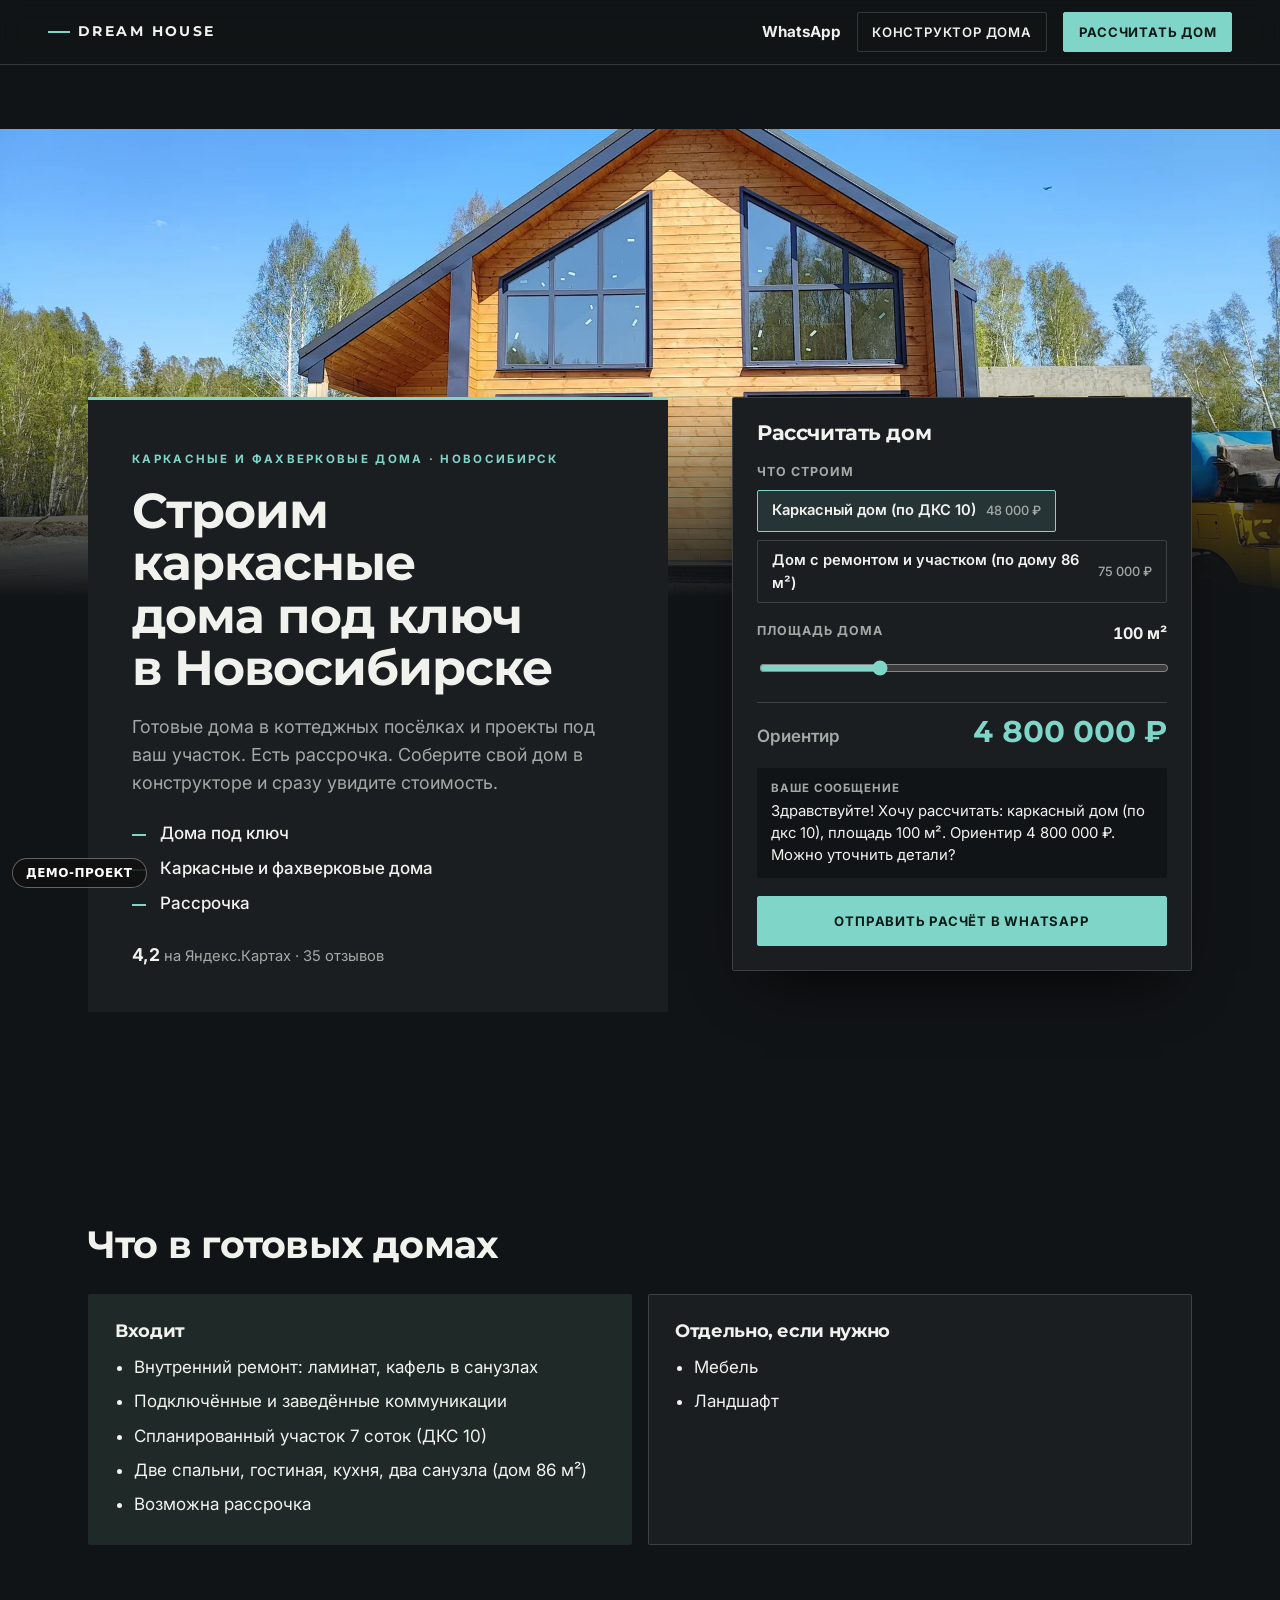
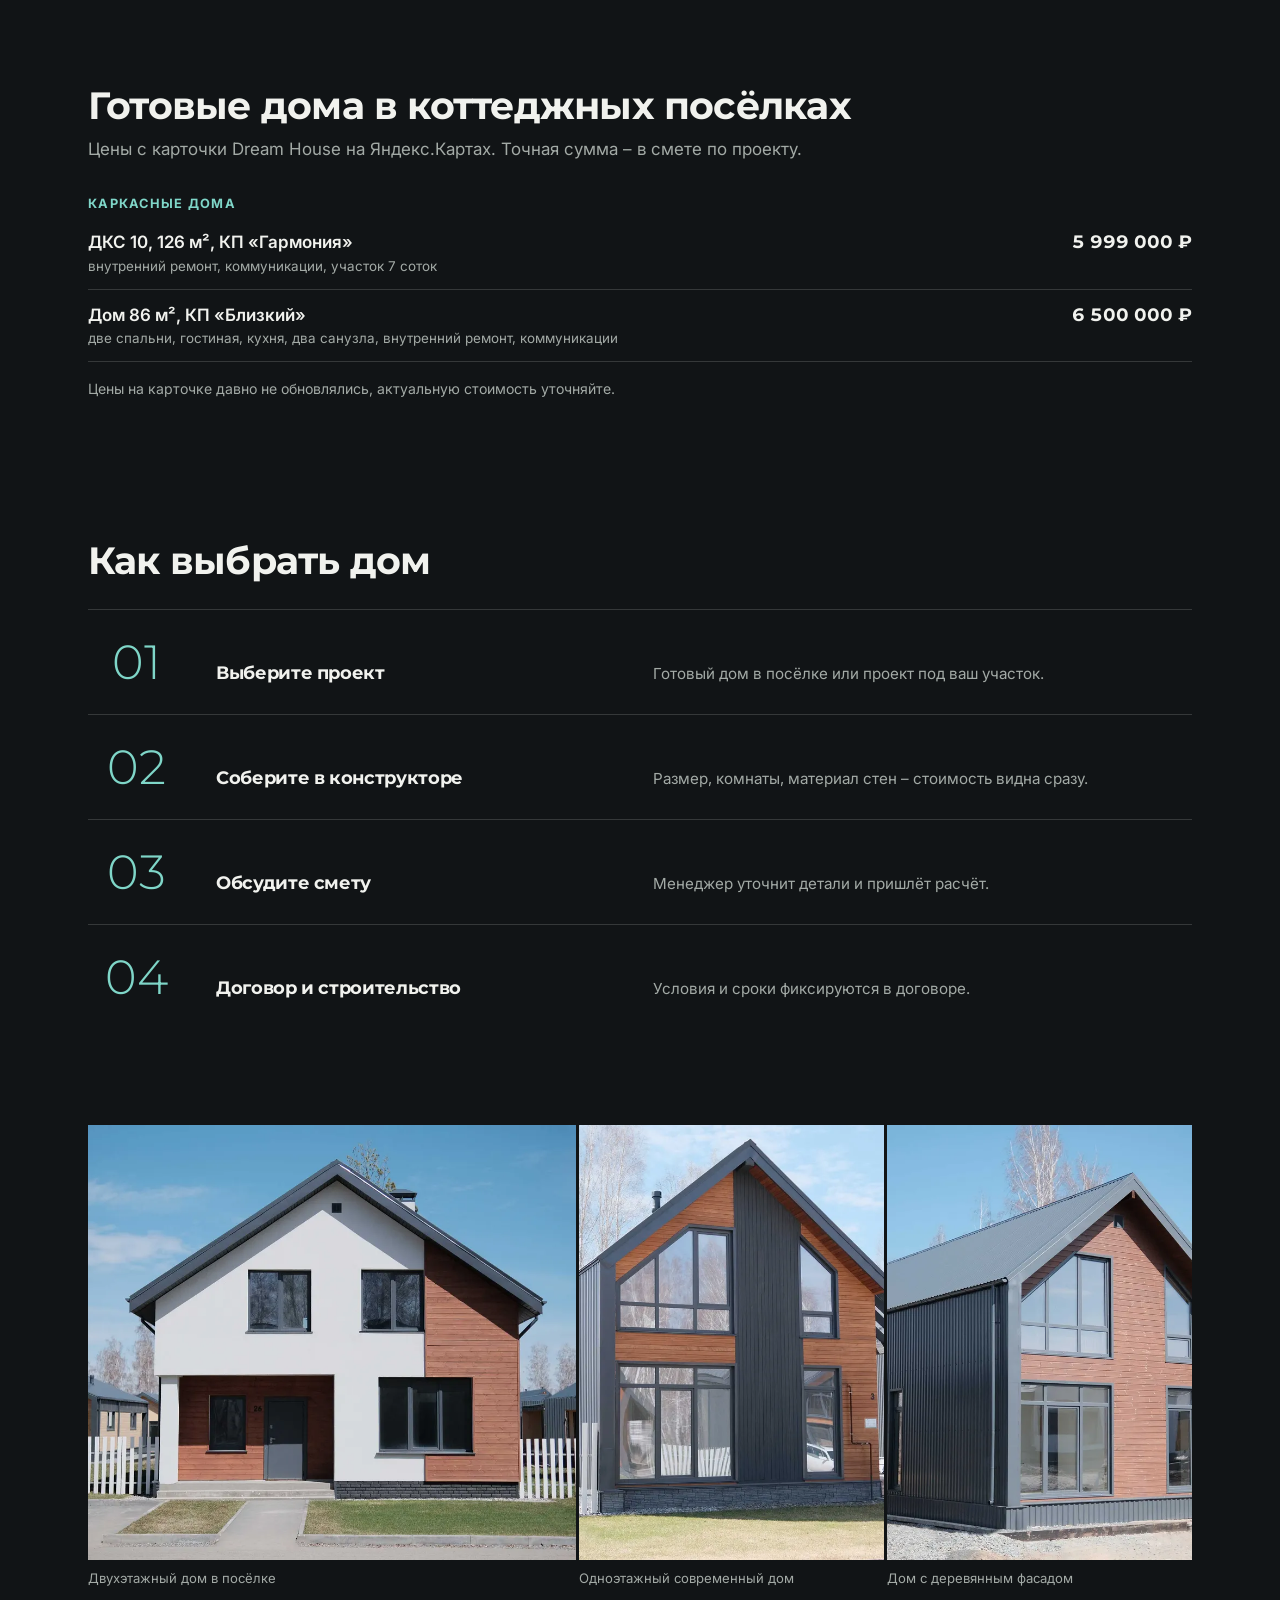
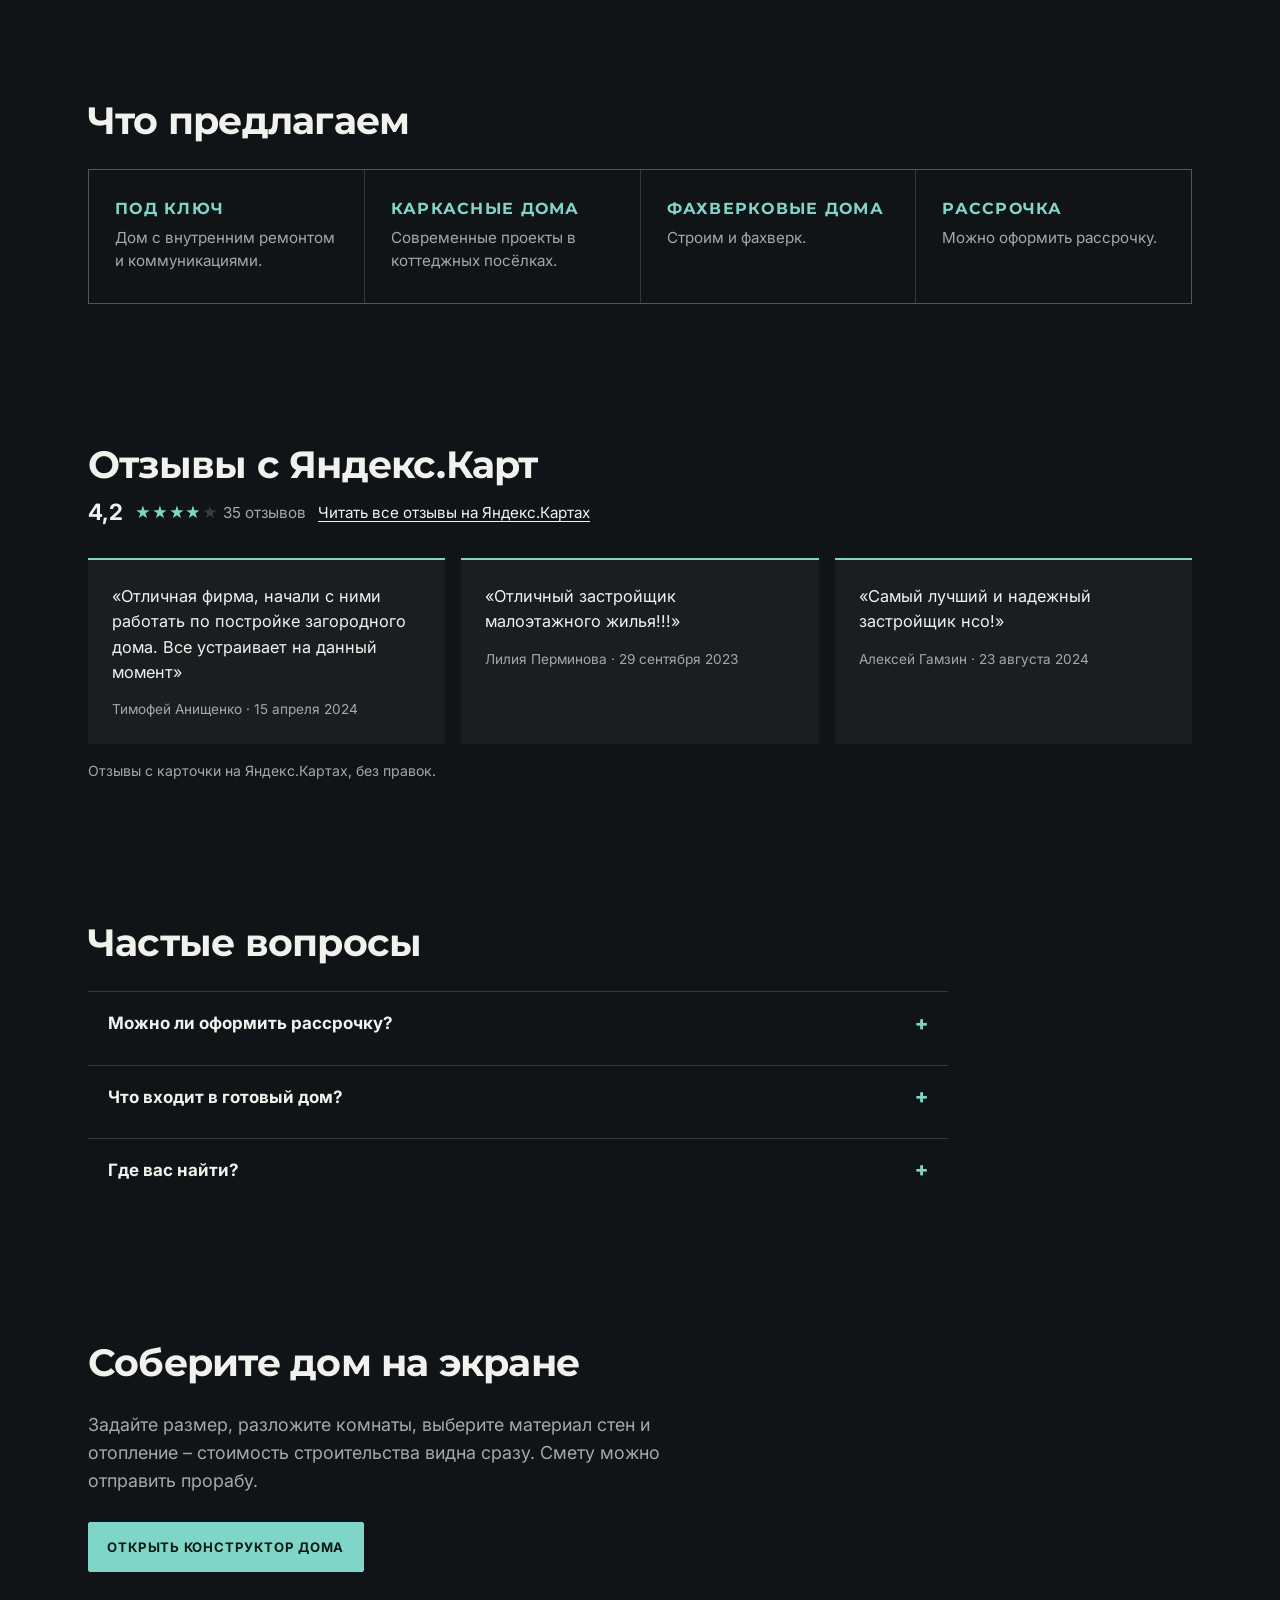
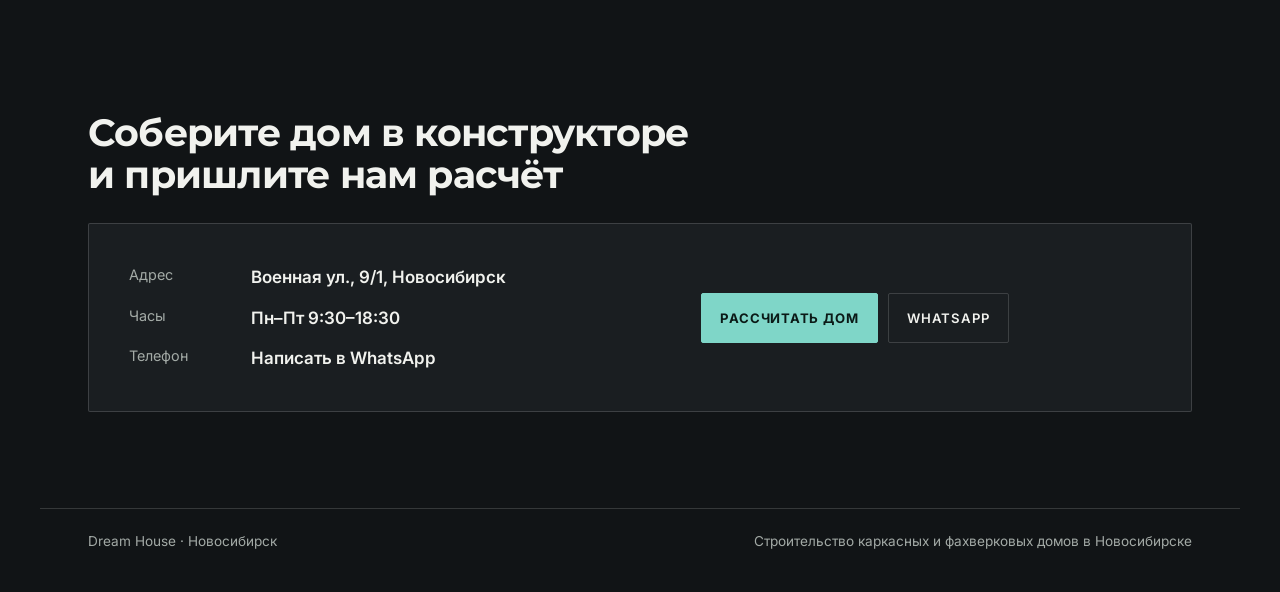
==== commit 301771b4: "Плашка «Демо-проект»" ====
--- a/index.html
+++ b/index.html
@@ -21,7 +21,7 @@
 <link rel="stylesheet" href="style-prod.css">
 <link rel="stylesheet" href="hallmark.css">
 </head>
-<body class="s-prod" id="top" data-wa="79913773388" data-tg="" data-max="">
+<body class="s-prod" id="top" data-wa="79913773388" data-tg="" data-max=""><!--hm-demo-start--><div class="hm-demo-plate" title="Пример сайта: это демо-проект, а не официальный сайт компании">Демо-проект</div><style>.hm-demo-plate{position:fixed;left:12px;bottom:12px;z-index:2147483000;font:600 12px/1 system-ui,-apple-system,"Segoe UI",sans-serif;letter-spacing:.04em;text-transform:uppercase;color:#fff;background:rgba(17,17,17,.88);border:1px solid rgba(255,255,255,.35);border-radius:999px;padding:8px 13px;pointer-events:none}@media(max-width:640px){.hm-demo-plate{bottom:88px;left:10px;font-size:11px;padding:7px 11px}}</style><!--hm-demo-end-->
 <header class="s-bar" data-s-bar>
   <a class="s-bar__brand" href="#top"><i aria-hidden="true"></i>Dream House</a>
   <div class="s-bar__right">
